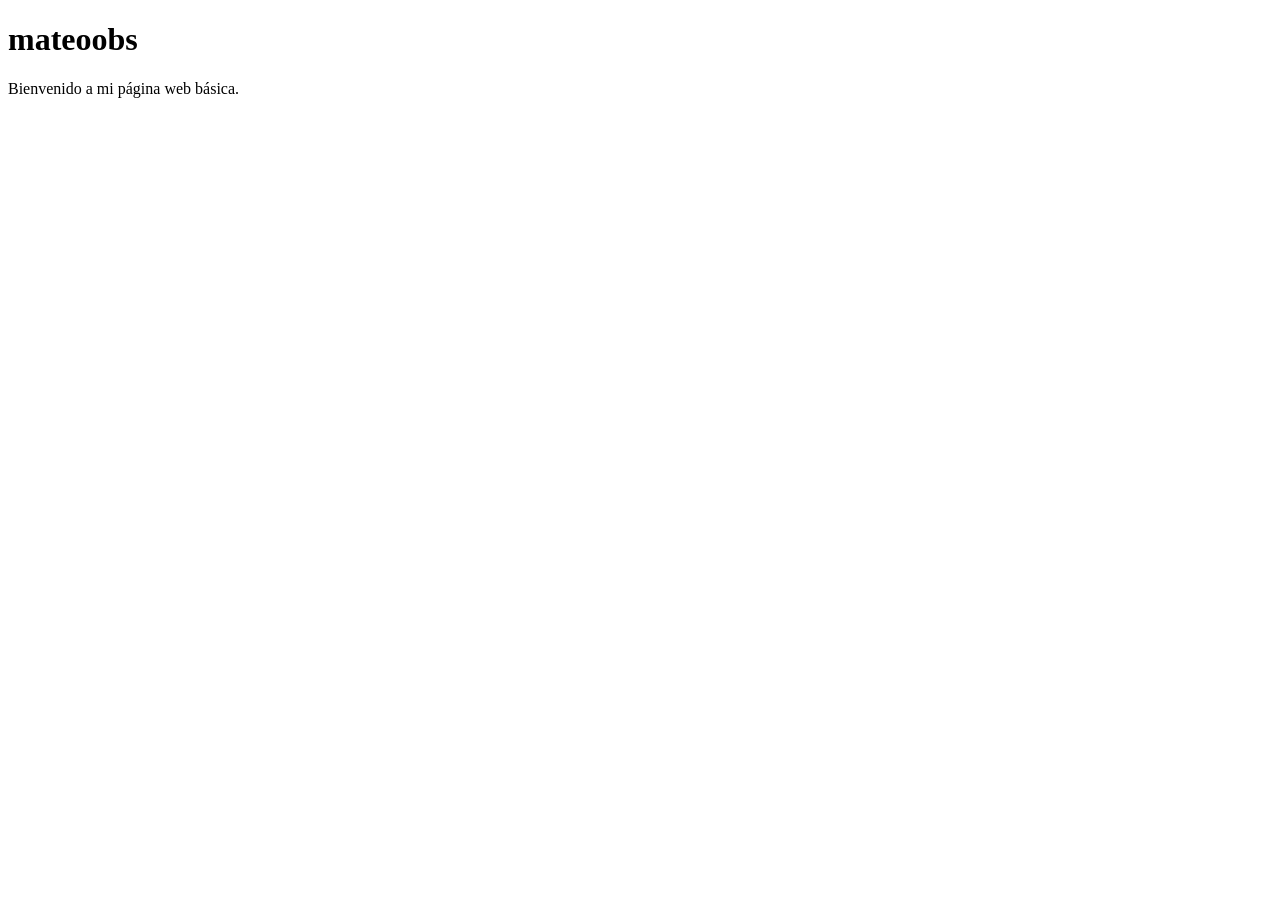
==== index.html @ 0396b3fe "index.html" ====
<!DOCTYPE html>
<html lang="es">
<head>
    <meta charset="UTF-8">
    <meta name="viewport" content="width=device-width, initial-scale=1.0">
    <title>Mi Página</title>
    <link rel="stylesheet" href="styles.css">
</head>
<body>

    <header>
        <h1>mateoobs</h1>
    </header>

    <main>
        <p>Bienvenido a mi página web básica.</p>
    </main>

</body>
</html>
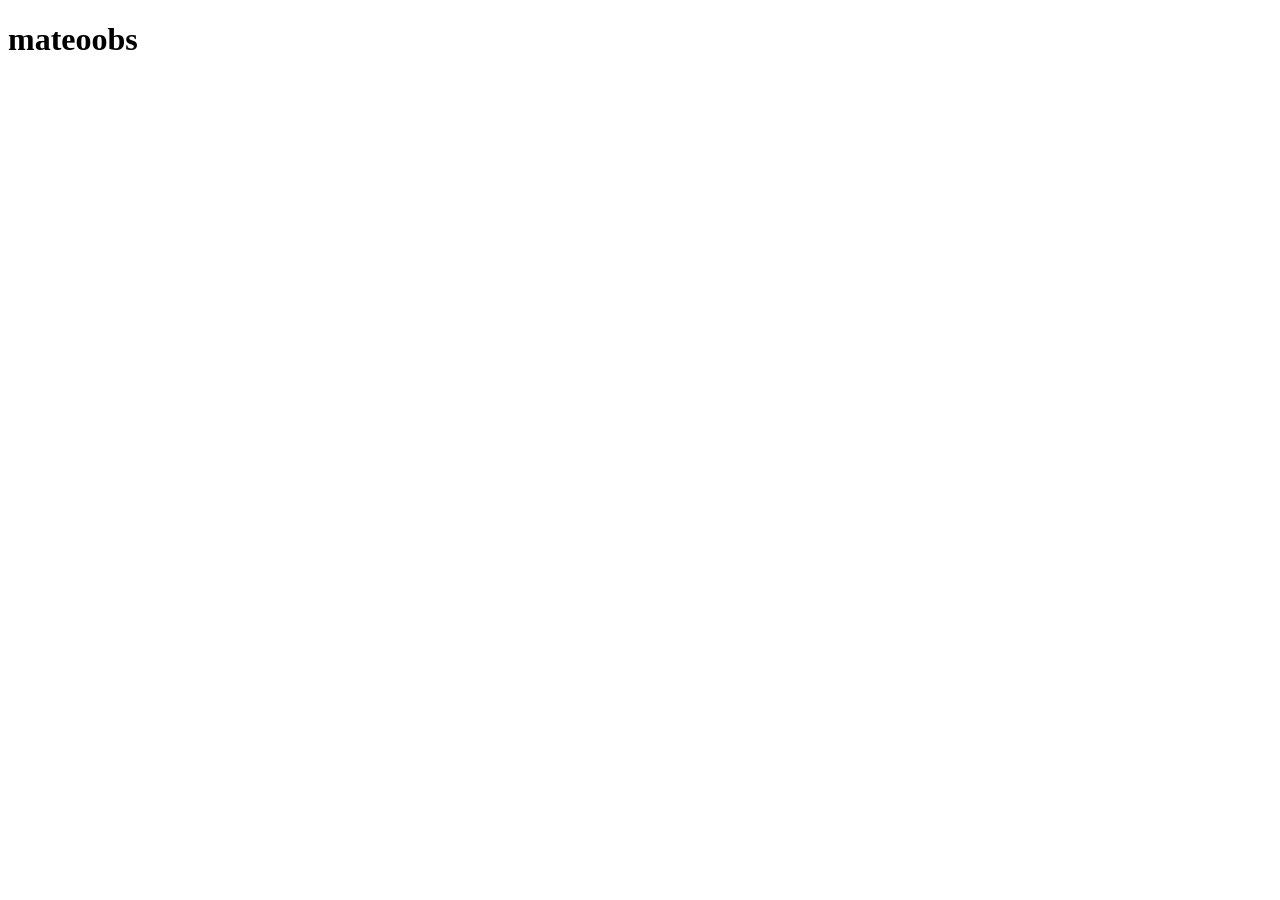
==== commit b066277a: "index.html" ====
--- a/index.html
+++ b/index.html
@@ -12,9 +12,5 @@
         <h1>mateoobs</h1>
     </header>
 
-    <main>
-        <p>Bienvenido a mi página web básica.</p>
-    </main>
-
 </body>
 </html>
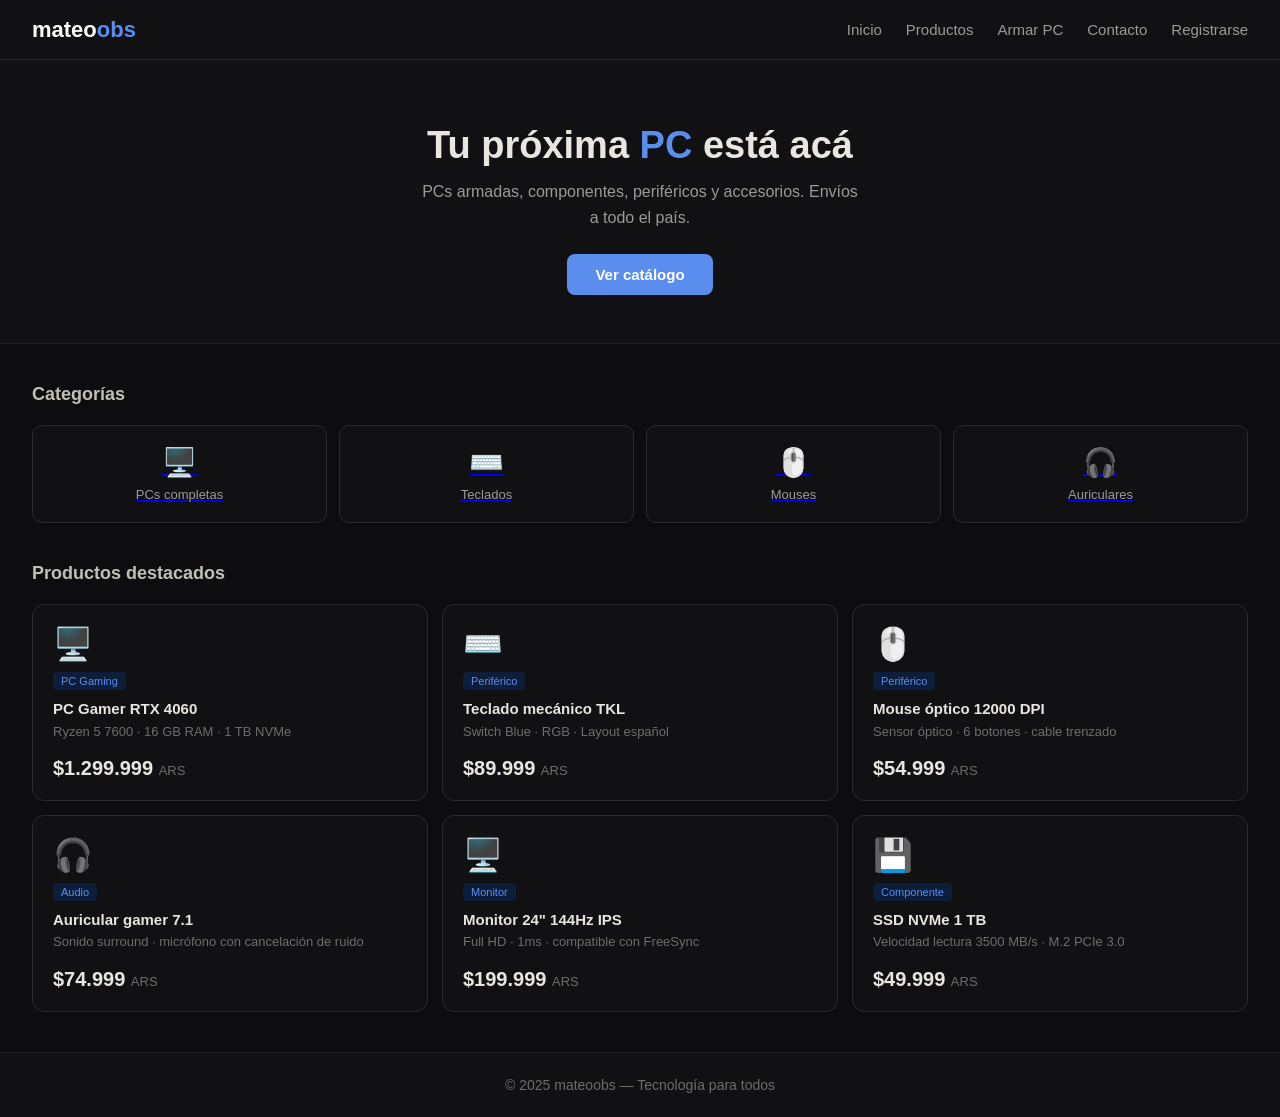
==== commit 2ec90442: "Add files via upload" ====
--- a/index.html
+++ b/index.html
@@ -1,16 +1,120 @@
-<!DOCTYPE html>
-<html lang="es">
-<head>
-    <meta charset="UTF-8">
-    <meta name="viewport" content="width=device-width, initial-scale=1.0">
-    <title>Mi Página</title>
-    <link rel="stylesheet" href="styles.css">
-</head>
-<body>
-
-    <header>
-        <h1>mateoobs</h1>
-    </header>
-
-</body>
-</html>
+<!DOCTYPE html>
+<html lang="es">
+<head>
+    <meta charset="UTF-8">
+    <meta name="viewport" content="width=device-width, initial-scale=1.0">
+    <title>mateoobs — Tecnología para todos</title>
+    <link rel="stylesheet" href="styles.css">
+</head>
+<body>
+ 
+
+    <header>
+        <div class="logo">mateo<span>obs</span></div>
+        <nav>
+            <a href="index.html">Inicio</a>
+            <a href="#">Productos</a>
+            <a href="#">Armar PC</a>
+            <a href="#">Contacto</a>
+            <a href="register.html">Registrarse</a>
+        </nav>
+    </header>
+ 
+ 
+    <div class="hero">
+        <h1>Tu próxima <em>PC</em> está acá</h1>
+        <p>PCs armadas, componentes, periféricos y accesorios. Envíos a todo el país.</p>
+        <a href="#" class="btn">Ver catálogo</a>
+    </div>
+ 
+
+<div class="section">
+
+    <div class="section-title">Categorías</div>
+    <div class="cats">
+
+        <a href="pcs.html" class="cat">
+            <div class="cat-icon">🖥️</div>
+            <div class="cat-label">PCs completas</div>
+        </a>
+
+        <a href="teclados.html" class="cat">
+            <div class="cat-icon">⌨️</div>
+            <div class="cat-label">Teclados</div>
+        </a>
+
+        <a href="mouses.html" class="cat">
+            <div class="cat-icon">🖱️</div>
+            <div class="cat-label">Mouses</div>
+        </a>
+
+        <a href="auriculares.html" class="cat">
+            <div class="cat-icon">🎧</div>
+            <div class="cat-label">Auriculares</div>
+        </a>
+
+    </div>
+ 
+        <div class="section-title">Productos destacados</div>
+        <div class="grid">
+ 
+            <div class="card">
+                <div class="card-icon">🖥️</div>
+                <div class="card-tag">PC Gaming</div>
+                <h3>PC Gamer RTX 4060</h3>
+                <p>Ryzen 5 7600 · 16 GB RAM · 1 TB NVMe</p>
+                <div class="price">$1.299.999 <span>ARS</span></div>
+            </div>
+ 
+            <div class="card">
+                <div class="card-icon">⌨️</div>
+                <div class="card-tag">Periférico</div>
+                <h3>Teclado mecánico TKL</h3>
+                <p>Switch Blue · RGB · Layout español</p>
+                <div class="price">$89.999 <span>ARS</span></div>
+            </div>
+ 
+            <div class="card">
+                <div class="card-icon">🖱️</div>
+                <div class="card-tag">Periférico</div>
+                <h3>Mouse óptico 12000 DPI</h3>
+                <p>Sensor óptico · 6 botones · cable trenzado</p>
+                <div class="price">$54.999 <span>ARS</span></div>
+            </div>
+ 
+            <div class="card">
+                <div class="card-icon">🎧</div>
+                <div class="card-tag">Audio</div>
+                <h3>Auricular gamer 7.1</h3>
+                <p>Sonido surround · micrófono con cancelación de ruido</p>
+                <div class="price">$74.999 <span>ARS</span></div>
+            </div>
+ 
+            <div class="card">
+                <div class="card-icon">🖥️</div>
+                <div class="card-tag">Monitor</div>
+                <h3>Monitor 24" 144Hz IPS</h3>
+                <p>Full HD · 1ms · compatible con FreeSync</p>
+                <div class="price">$199.999 <span>ARS</span></div>
+            </div>
+ 
+            <div class="card">
+                <div class="card-icon">💾</div>
+                <div class="card-tag">Componente</div>
+                <h3>SSD NVMe 1 TB</h3>
+                <p>Velocidad lectura 3500 MB/s · M.2 PCIe 3.0</p>
+                <div class="price">$49.999 <span>ARS</span></div>
+            </div>
+ 
+        </div>
+    </div>
+
+ 
+
+    <footer>
+        © 2025 mateoobs — Tecnología para todos
+    </footer>
+ 
+</body>
+</html>
+ 
--- a/styles.css
+++ b/styles.css
@@ -0,0 +1,204 @@
+
+* {
+    margin: 0;
+    padding: 0;
+    box-sizing: border-box;
+}
+ 
+body {
+    font-family: Arial, sans-serif;
+    background: #0d0d0f;
+    color: #e8e6df;
+}
+ 
+
+header {
+    background: #111114;
+    border-bottom: 1px solid #2a2a2e;
+    padding: 0 2rem;
+    display: flex;
+    align-items: center;
+    justify-content: space-between;
+    height: 60px;
+}
+ 
+.logo {
+    font-size: 22px;
+    font-weight: bold;
+    color: #ffffff;
+}
+ 
+.logo span {
+    color: #5b8def;
+}
+ 
+nav {
+    display: flex;
+    gap: 1.5rem;
+}
+ 
+nav a {
+    color: #9c9a92;
+    font-size: 15px;
+    text-decoration: none;
+}
+ 
+nav a:hover {
+    color: #e8e6df;
+}
+ 
+
+.hero {
+    background: #111114;
+    padding: 4rem 2rem 3rem;
+    text-align: center;
+    border-bottom: 1px solid #1e1e24;
+}
+ 
+.hero h1 {
+    font-size: 38px;
+    font-weight: bold;
+    margin-bottom: 0.75rem;
+}
+ 
+.hero h1 em {
+    font-style: normal;
+    color: #5b8def;
+}
+ 
+.hero p {
+    color: #9c9a92;
+    font-size: 16px;
+    max-width: 440px;
+    margin: 0 auto 1.5rem;
+    line-height: 1.6;
+}
+ 
+.btn {
+    display: inline-block;
+    background: #5b8def;
+    color: #fff;
+    padding: 12px 28px;
+    border-radius: 8px;
+    font-size: 15px;
+    font-weight: bold;
+    text-decoration: none;
+}
+ 
+.btn:hover {
+    background: #4a7de0;
+}
+ 
+
+.section {
+    padding: 2.5rem 2rem;
+}
+ 
+.section-title {
+    font-size: 18px;
+    font-weight: bold;
+    margin-bottom: 1.25rem;
+    color: #c2c0b6;
+}
+ 
+
+.cats {
+    display: grid;
+    grid-template-columns: repeat(4, 1fr);
+    gap: 12px;
+    margin-bottom: 2.5rem;
+}
+ 
+.cat {
+    background: #111114;
+    border: 1px solid #2a2a2e;
+    border-radius: 10px;
+    padding: 1.25rem 1rem;
+    text-align: center;
+    cursor: pointer;
+    transition: border-color 0.2s;
+}
+ 
+.cat:hover {
+    border-color: #5b8def;
+}
+ 
+.cat-icon {
+    font-size: 28px;
+    margin-bottom: 0.5rem;
+}
+ 
+.cat-label {
+    font-size: 13px;
+    color: #9c9a92;
+}
+ 
+
+.grid {
+    display: grid;
+    grid-template-columns: repeat(3, 1fr);
+    gap: 14px;
+}
+ 
+.card {
+    background: #111114;
+    border: 1px solid #2a2a2e;
+    border-radius: 12px;
+    padding: 1.25rem;
+    transition: border-color 0.2s;
+}
+ 
+.card:hover {
+    border-color: #5b8def;
+}
+ 
+.card-icon {
+    font-size: 32px;
+    margin-bottom: 0.5rem;
+}
+ 
+.card-tag {
+    font-size: 11px;
+    color: #5b8def;
+    background: #0d1e3a;
+    padding: 3px 8px;
+    border-radius: 4px;
+    display: inline-block;
+    margin-bottom: 0.6rem;
+}
+ 
+.card h3 {
+    font-size: 15px;
+    font-weight: bold;
+    margin-bottom: 0.3rem;
+}
+ 
+.card p {
+    font-size: 13px;
+    color: #6e6d66;
+    line-height: 1.5;
+    margin-bottom: 1rem;
+}
+ 
+.price {
+    font-size: 20px;
+    font-weight: bold;
+    color: #e8e6df;
+}
+ 
+.price span {
+    font-size: 13px;
+    color: #6e6d66;
+    font-weight: normal;
+}
+ 
+
+footer {
+    background: #111114;
+    border-top: 1px solid #1e1e24;
+    padding: 1.5rem 2rem;
+    text-align: center;
+    color: #6e6d66;
+    font-size: 14px;
+}
+ 
